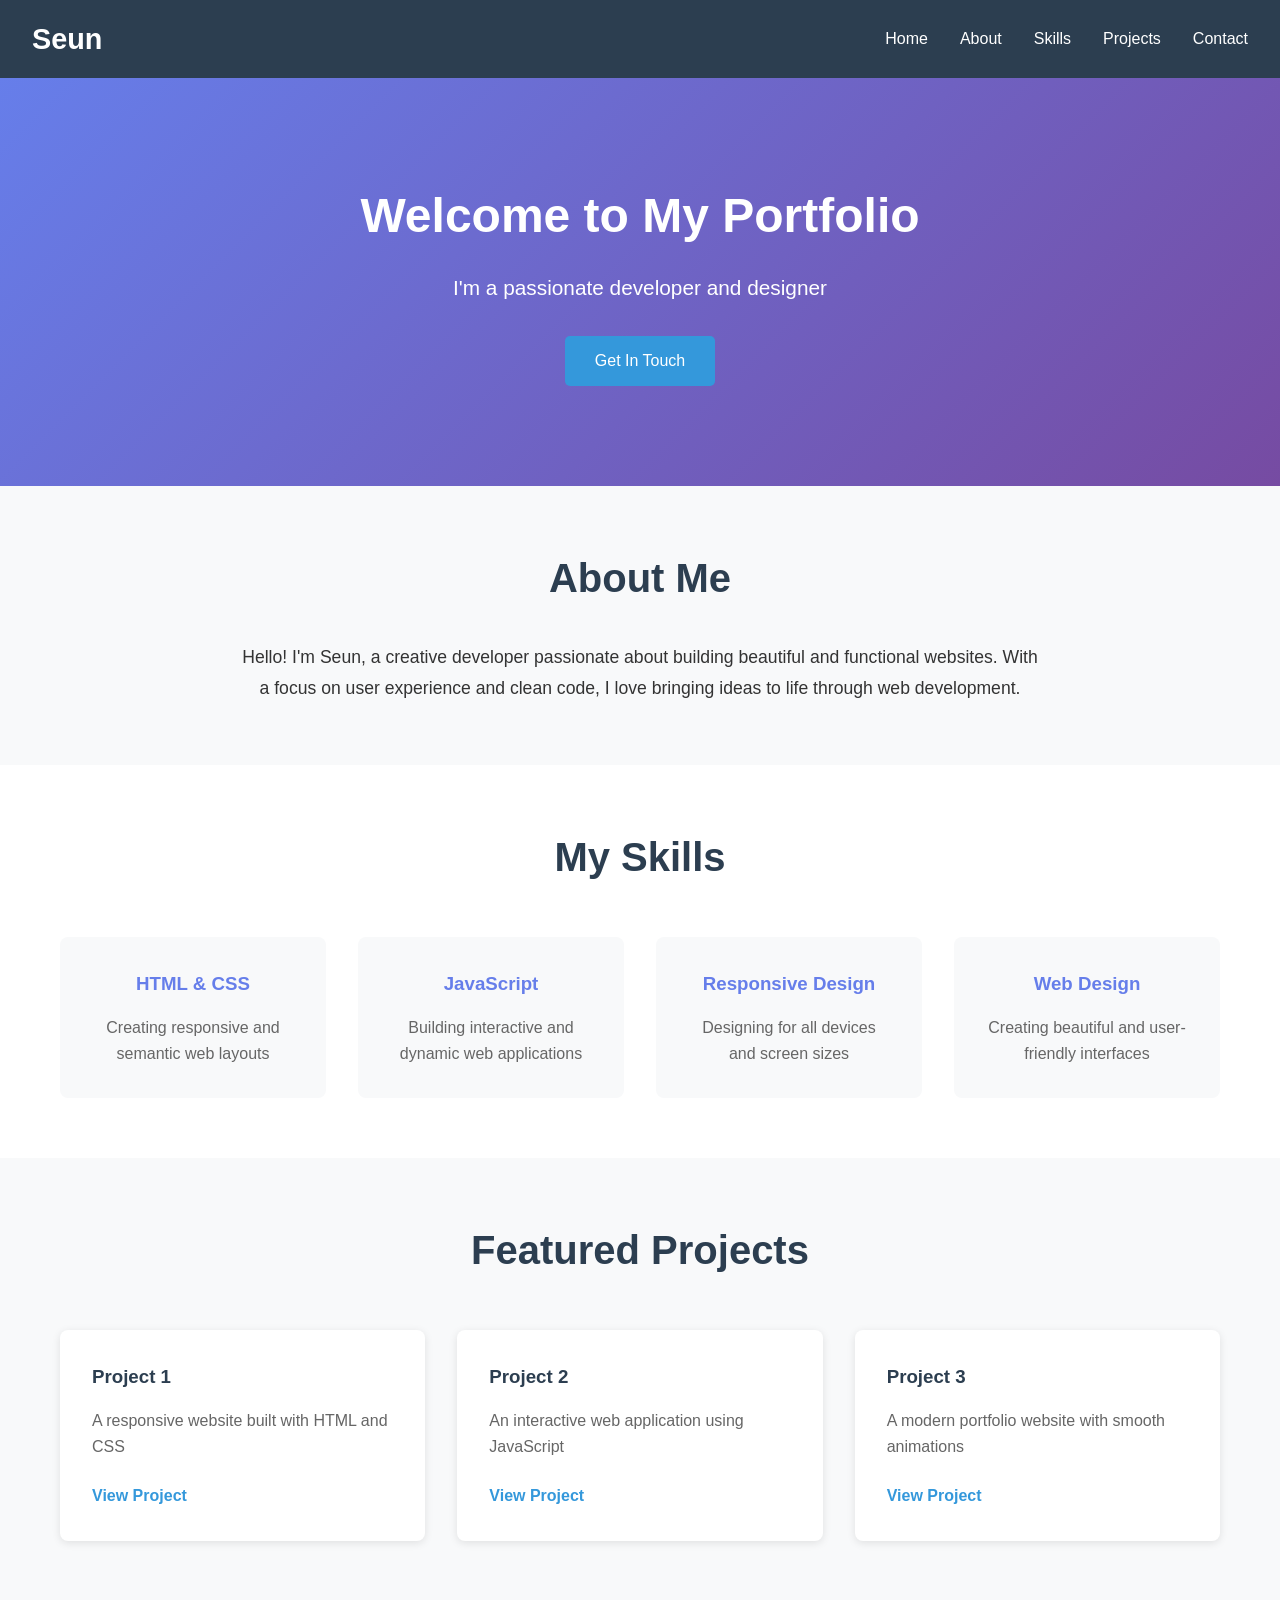
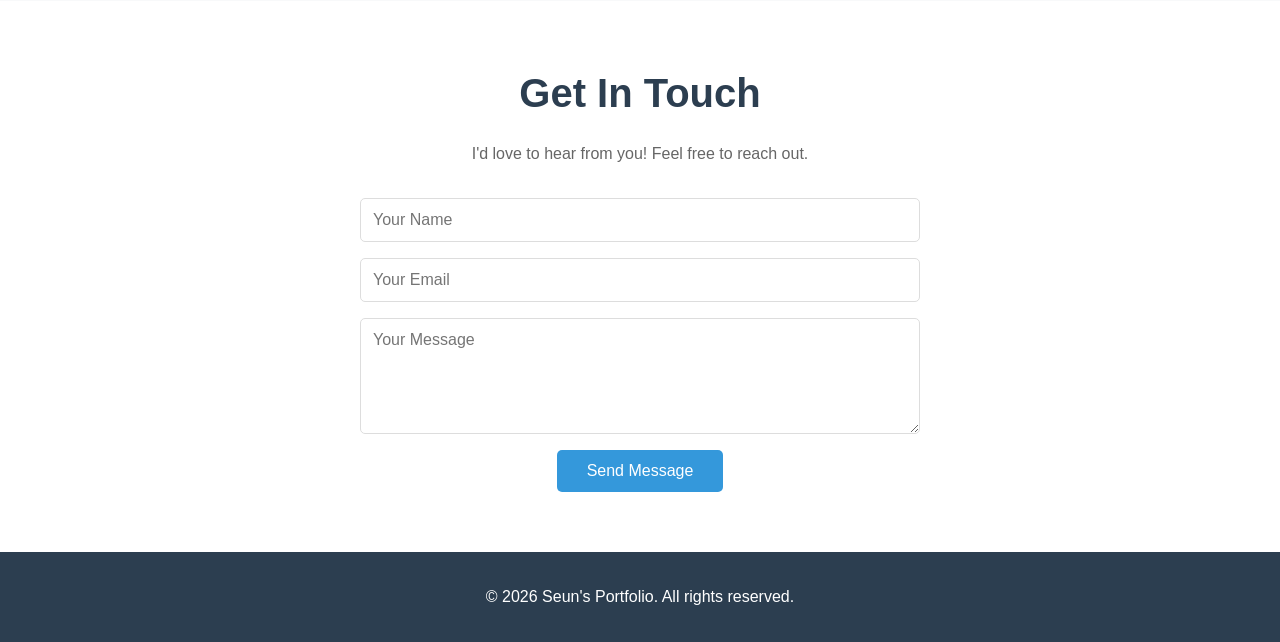
==== SEUN'S FIRST PROJECT.html @ c2a049ee "Initial Portfolio" ====
<!DOCTYPE html>
<html lang="en">
<head>
    <meta charset="UTF-8">
    <meta name="viewport" content="width=device-width, initial-scale=1.0">
    <title>Seun's Portfolio</title>
    <link rel="stylesheet" href="style.css">
</head>
<body>
    <!-- Navigation Bar -->
    <nav class="navbar">
        <div class="logo">Seun</div>
        <ul class="nav-links">
            <li><a href="#home">Home</a></li>
            <li><a href="#about">About</a></li>
            <li><a href="#skills">Skills</a></li>
            <li><a href="#projects">Projects</a></li>
            <li><a href="#contact">Contact</a></li>
        </ul>
    </nav>

    <!-- Home Section -->
    <section id="home" class="hero">
        <div class="hero-content">
            <h1>Welcome to My Portfolio</h1>
            <p>I'm a passionate developer and designer</p>
            <a href="#contact" class="btn">Get In Touch</a>
        </div>
    </section>

    <!-- About Section -->
    <section id="about" class="about">
        <div class="container">
            <h2>About Me</h2>
            <p>Hello! I'm Seun, a creative developer passionate about building beautiful and functional websites. With a focus on user experience and clean code, I love bringing ideas to life through web development.</p>
        </div>
    </section>

    <!-- Skills Section -->
    <section id="skills" class="skills">
        <div class="container">
            <h2>My Skills</h2>
            <div class="skills-grid">
                <div class="skill-item">
                    <h3>HTML & CSS</h3>
                    <p>Creating responsive and semantic web layouts</p>
                </div>
                <div class="skill-item">
                    <h3>JavaScript</h3>
                    <p>Building interactive and dynamic web applications</p>
                </div>
                <div class="skill-item">
                    <h3>Responsive Design</h3>
                    <p>Designing for all devices and screen sizes</p>
                </div>
                <div class="skill-item">
                    <h3>Web Design</h3>
                    <p>Creating beautiful and user-friendly interfaces</p>
                </div>
            </div>
        </div>
    </section>

    <!-- Projects Section -->
    <section id="projects" class="projects">
        <div class="container">
            <h2>Featured Projects</h2>
            <div class="projects-grid">
                <div class="project-card">
                    <h3>Project 1</h3>
                    <p>A responsive website built with HTML and CSS</p>
                    <a href="#" class="project-link">View Project</a>
                </div>
                <div class="project-card">
                    <h3>Project 2</h3>
                    <p>An interactive web application using JavaScript</p>
                    <a href="#" class="project-link">View Project</a>
                </div>
                <div class="project-card">
                    <h3>Project 3</h3>
                    <p>A modern portfolio website with smooth animations</p>
                    <a href="#" class="project-link">View Project</a>
                </div>
            </div>
        </div>
    </section>

    <!-- Contact Section -->
    <section id="contact" class="contact">
        <div class="container">
            <h2>Get In Touch</h2>
            <p>I'd love to hear from you! Feel free to reach out.</p>
            <form class="contact-form">
                <input type="text" placeholder="Your Name" required>
                <input type="email" placeholder="Your Email" required>
                <textarea placeholder="Your Message" rows="5" required></textarea>
                <button type="submit" class="btn">Send Message</button>
            </form>
        </div>
    </section>

    <!-- Footer -->
    <footer class="footer">
        <p>&copy; 2026 Seun's Portfolio. All rights reserved.</p>
    </footer>
</body>
</html>
---- style.css ----
/* General Styles */
* {
    margin: 0;
    padding: 0;
    box-sizing: border-box;
}

body {
    font-family: 'Segoe UI', Tahoma, Geneva, Verdana, sans-serif;
    line-height: 1.6;
    color: #333;
}

.container {
    max-width: 1200px;
    margin: 0 auto;
    padding: 0 20px;
}

/* Navigation Bar */
.navbar {
    display: flex;
    justify-content: space-between;
    align-items: center;
    padding: 1rem 2rem;
    background-color: #2c3e50;
    color: white;
    position: sticky;
    top: 0;
    z-index: 1000;
}

.logo {
    font-size: 1.8rem;
    font-weight: bold;
}

.nav-links {
    display: flex;
    list-style: none;
    gap: 2rem;
}

.nav-links a {
    color: white;
    text-decoration: none;
    transition: color 0.3s;
}

.nav-links a:hover {
    color: #3498db;
}

/* Hero Section */
.hero {
    background: linear-gradient(135deg, #667eea 0%, #764ba2 100%);
    color: white;
    padding: 100px 20px;
    text-align: center;
}

.hero-content h1 {
    font-size: 3rem;
    margin-bottom: 1rem;
}

.hero-content p {
    font-size: 1.3rem;
    margin-bottom: 2rem;
}

/* Buttons */
.btn {
    display: inline-block;
    padding: 12px 30px;
    background-color: #3498db;
    color: white;
    text-decoration: none;
    border-radius: 5px;
    transition: background-color 0.3s;
    border: none;
    cursor: pointer;
    font-size: 1rem;
}

.btn:hover {
    background-color: #2980b9;
}

/* About Section */
.about {
    padding: 60px 20px;
    background-color: #f8f9fa;
}

.about .container h2 {
    text-align: center;
    font-size: 2.5rem;
    margin-bottom: 2rem;
    color: #2c3e50;
}

.about p {
    font-size: 1.1rem;
    line-height: 1.8;
    text-align: center;
    max-width: 800px;
    margin: 0 auto;
}

/* Skills Section */
.skills {
    padding: 60px 20px;
    background-color: white;
}

.skills h2 {
    text-align: center;
    font-size: 2.5rem;
    margin-bottom: 3rem;
    color: #2c3e50;
}

.skills-grid {
    display: grid;
    grid-template-columns: repeat(auto-fit, minmax(250px, 1fr));
    gap: 2rem;
}

.skill-item {
    background-color: #f8f9fa;
    padding: 2rem;
    border-radius: 8px;
    text-align: center;
    transition: transform 0.3s, box-shadow 0.3s;
}

.skill-item:hover {
    transform: translateY(-5px);
    box-shadow: 0 5px 15px rgba(0, 0, 0, 0.1);
}

.skill-item h3 {
    color: #667eea;
    margin-bottom: 1rem;
}

.skill-item p {
    color: #666;
}

/* Projects Section */
.projects {
    padding: 60px 20px;
    background-color: #f8f9fa;
}

.projects h2 {
    text-align: center;
    font-size: 2.5rem;
    margin-bottom: 3rem;
    color: #2c3e50;
}

.projects-grid {
    display: grid;
    grid-template-columns: repeat(auto-fit, minmax(300px, 1fr));
    gap: 2rem;
}

.project-card {
    background-color: white;
    padding: 2rem;
    border-radius: 8px;
    box-shadow: 0 2px 8px rgba(0, 0, 0, 0.1);
    transition: transform 0.3s, box-shadow 0.3s;
}

.project-card:hover {
    transform: translateY(-5px);
    box-shadow: 0 5px 20px rgba(0, 0, 0, 0.15);
}

.project-card h3 {
    color: #2c3e50;
    margin-bottom: 1rem;
}

.project-card p {
    color: #666;
    margin-bottom: 1.5rem;
}

.project-link {
    color: #3498db;
    text-decoration: none;
    font-weight: bold;
    transition: color 0.3s;
}

.project-link:hover {
    color: #2980b9;
}

/* Contact Section */
.contact {
    padding: 60px 20px;
    background-color: white;
}

.contact .container {
    max-width: 600px;
}

.contact h2 {
    text-align: center;
    font-size: 2.5rem;
    margin-bottom: 1rem;
    color: #2c3e50;
}

.contact > .container > p {
    text-align: center;
    margin-bottom: 2rem;
    color: #666;
}

.contact-form {
    display: flex;
    flex-direction: column;
    gap: 1rem;
}

.contact-form input,
.contact-form textarea {
    padding: 12px;
    border: 1px solid #ddd;
    border-radius: 5px;
    font-family: inherit;
    font-size: 1rem;
}

.contact-form input:focus,
.contact-form textarea:focus {
    outline: none;
    border-color: #3498db;
    box-shadow: 0 0 5px rgba(52, 152, 219, 0.3);
}

.contact-form button {
    align-self: center;
}

/* Footer */
.footer {
    background-color: #2c3e50;
    color: white;
    text-align: center;
    padding: 2rem;
}

/* Responsive Design */
@media (max-width: 768px) {
    .nav-links {
        gap: 1rem;
        font-size: 0.9rem;
    }

    .hero-content h1 {
        font-size: 2rem;
    }

    .hero-content p {
        font-size: 1rem;
    }

    .about h2,
    .skills h2,
    .projects h2,
    .contact h2 {
        font-size: 2rem;
    }

    .skills-grid,
    .projects-grid {
        grid-template-columns: 1fr;
    }
}
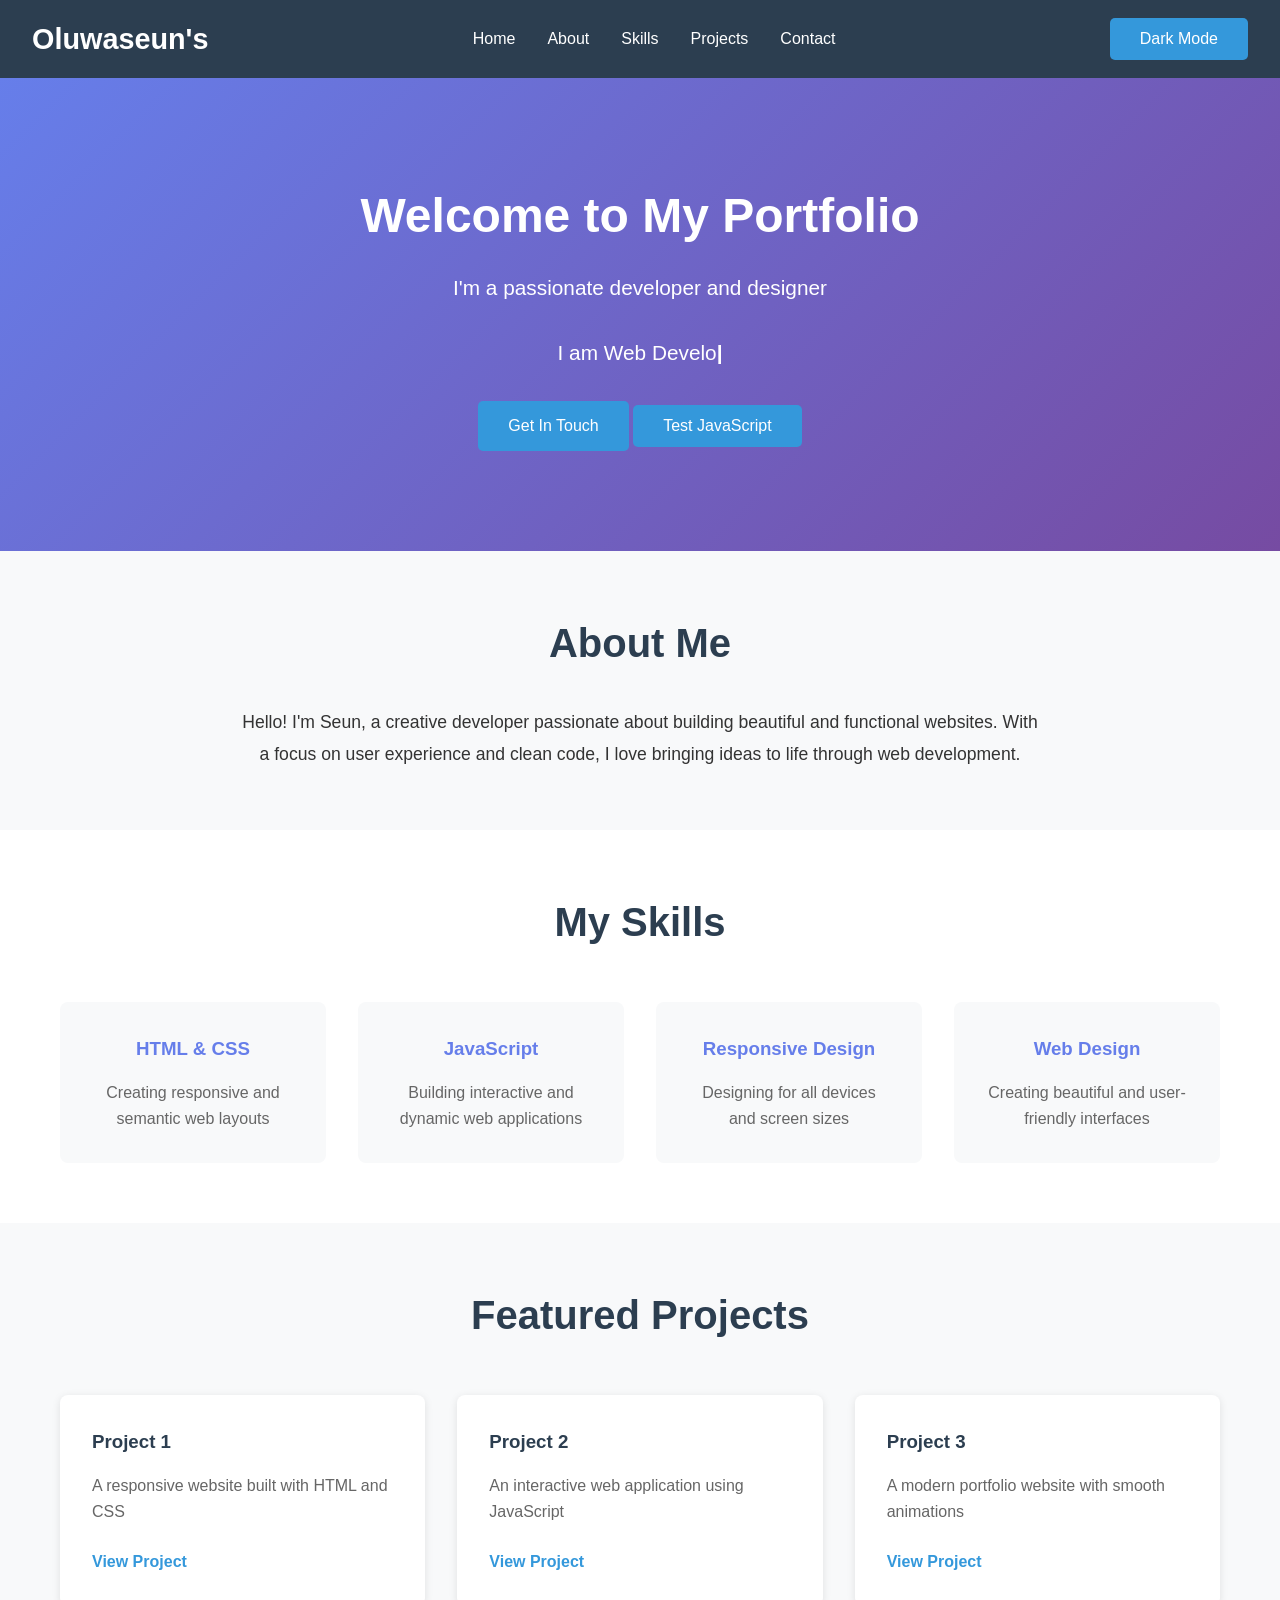
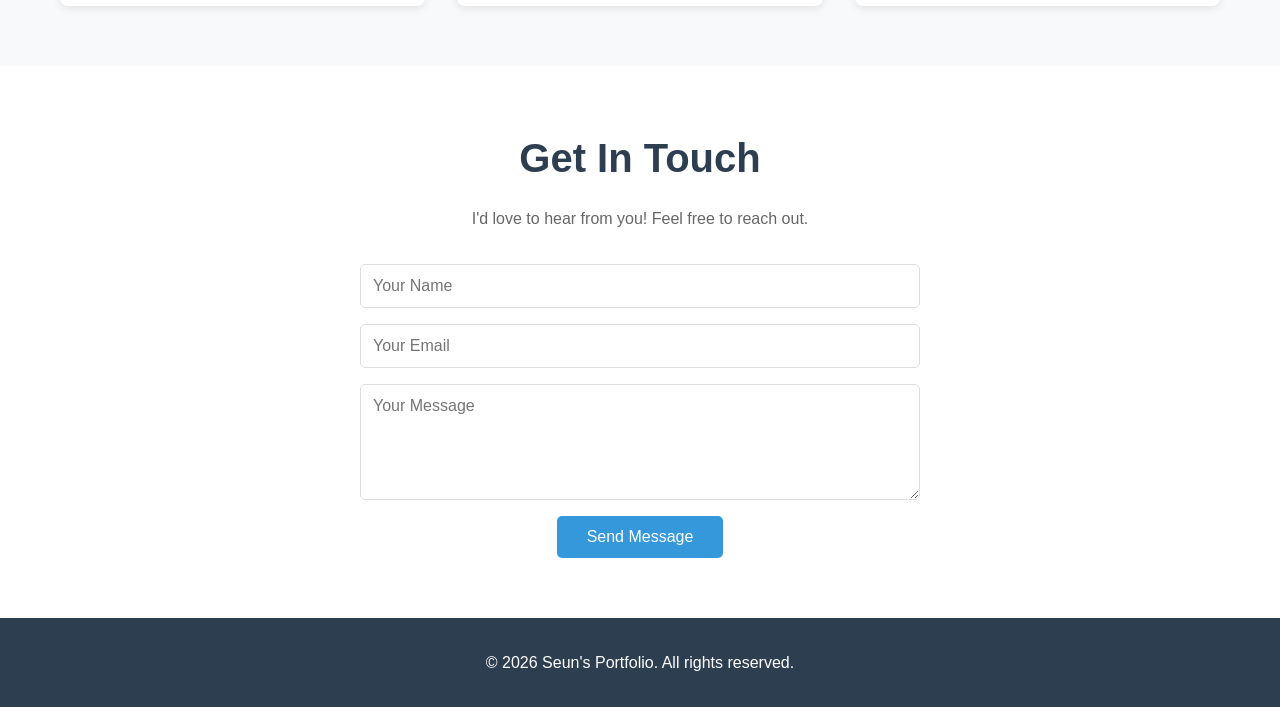
==== commit e5109ee4: "Add project files + chat history" ====
--- a/SEUN'S FIRST PROJECT.html
+++ b/SEUN'S FIRST PROJECT.html
@@ -9,7 +9,7 @@
 <body>
     <!-- Navigation Bar -->
     <nav class="navbar">
-        <div class="logo">Seun</div>
+        <div class="logo">Oluwaseun's</div>
         <ul class="nav-links">
             <li><a href="#home">Home</a></li>
             <li><a href="#about">About</a></li>
@@ -20,16 +20,18 @@
     </nav>
 
     <!-- Home Section -->
-    <section id="home" class="hero">
+    <section id="home" class="hero reveal">
         <div class="hero-content">
             <h1>Welcome to My Portfolio</h1>
             <p>I'm a passionate developer and designer</p>
+            <p class="typing">I am <span id="typedText"></span><span class="cursor">|</span></p>
             <a href="#contact" class="btn">Get In Touch</a>
+            <button id="jsButton" class="btn">Test JavaScript</button>
         </div>
     </section>
 
     <!-- About Section -->
-    <section id="about" class="about">
+    <section id="about" class="about reveal">
         <div class="container">
             <h2>About Me</h2>
             <p>Hello! I'm Seun, a creative developer passionate about building beautiful and functional websites. With a focus on user experience and clean code, I love bringing ideas to life through web development.</p>
@@ -37,7 +39,7 @@
     </section>
 
     <!-- Skills Section -->
-    <section id="skills" class="skills">
+    <section id="skills" class="skills reveal">
         <div class="container">
             <h2>My Skills</h2>
             <div class="skills-grid">
@@ -62,7 +64,7 @@
     </section>
 
     <!-- Projects Section -->
-    <section id="projects" class="projects">
+    <section id="projects" class="projects reveal">
         <div class="container">
             <h2>Featured Projects</h2>
             <div class="projects-grid">
@@ -86,11 +88,11 @@
     </section>
 
     <!-- Contact Section -->
-    <section id="contact" class="contact">
+    <section id="contact" class="contact reveal">
         <div class="container">
             <h2>Get In Touch</h2>
             <p>I'd love to hear from you! Feel free to reach out.</p>
-            <form class="contact-form">
+            <form id="contactForm" class="contact-form">
                 <input type="text" placeholder="Your Name" required>
                 <input type="email" placeholder="Your Email" required>
                 <textarea placeholder="Your Message" rows="5" required></textarea>
@@ -100,8 +102,9 @@
     </section>
 
     <!-- Footer -->
-    <footer class="footer">
+    <footer class="footer reveal">
         <p>&copy; 2026 Seun's Portfolio. All rights reserved.</p>
     </footer>
+    <script src="seun first project.js"></script>
 </body>
 </html>
--- a/style.css
+++ b/style.css
@@ -259,6 +259,61 @@
     padding: 2rem;
 }
 
+.dark-theme {
+    background-color: #121212;
+    color: #e5e5e5;
+}
+
+.dark-theme .navbar {
+    background-color: #1b1b1b;
+}
+
+.dark-theme .hero {
+    background: radial-gradient(circle, #2c3e50 0%, #1a1a1a 100%);
+}
+
+.dark-theme .about,
+.dark-theme .skills,
+.dark-theme .projects,
+.dark-theme .contact,
+.dark-theme .project-card,
+.dark-theme .skill-item {
+    background-color: #1b1b1b;
+    color: #ddd;
+}
+
+.dark-theme .btn {
+    background-color: #3498db;
+    color: white;
+}
+
+.typing {
+    font-size: 1.2rem;
+    margin-top: 12px;
+}
+
+.cursor {
+    font-weight: bold;
+    display: inline-block;
+    animation: blink 0.8s steps(1) infinite;
+}
+
+@keyframes blink {
+    0%, 100% { opacity: 1; }
+    50% { opacity: 0; }
+}
+
+.reveal {
+    opacity: 0;
+    transform: translateY(20px);
+    transition: opacity 0.6s ease, transform 0.6s ease;
+}
+
+.reveal.visible {
+    opacity: 1;
+    transform: translateY(0);
+}
+
 /* Responsive Design */
 @media (max-width: 768px) {
     .nav-links {
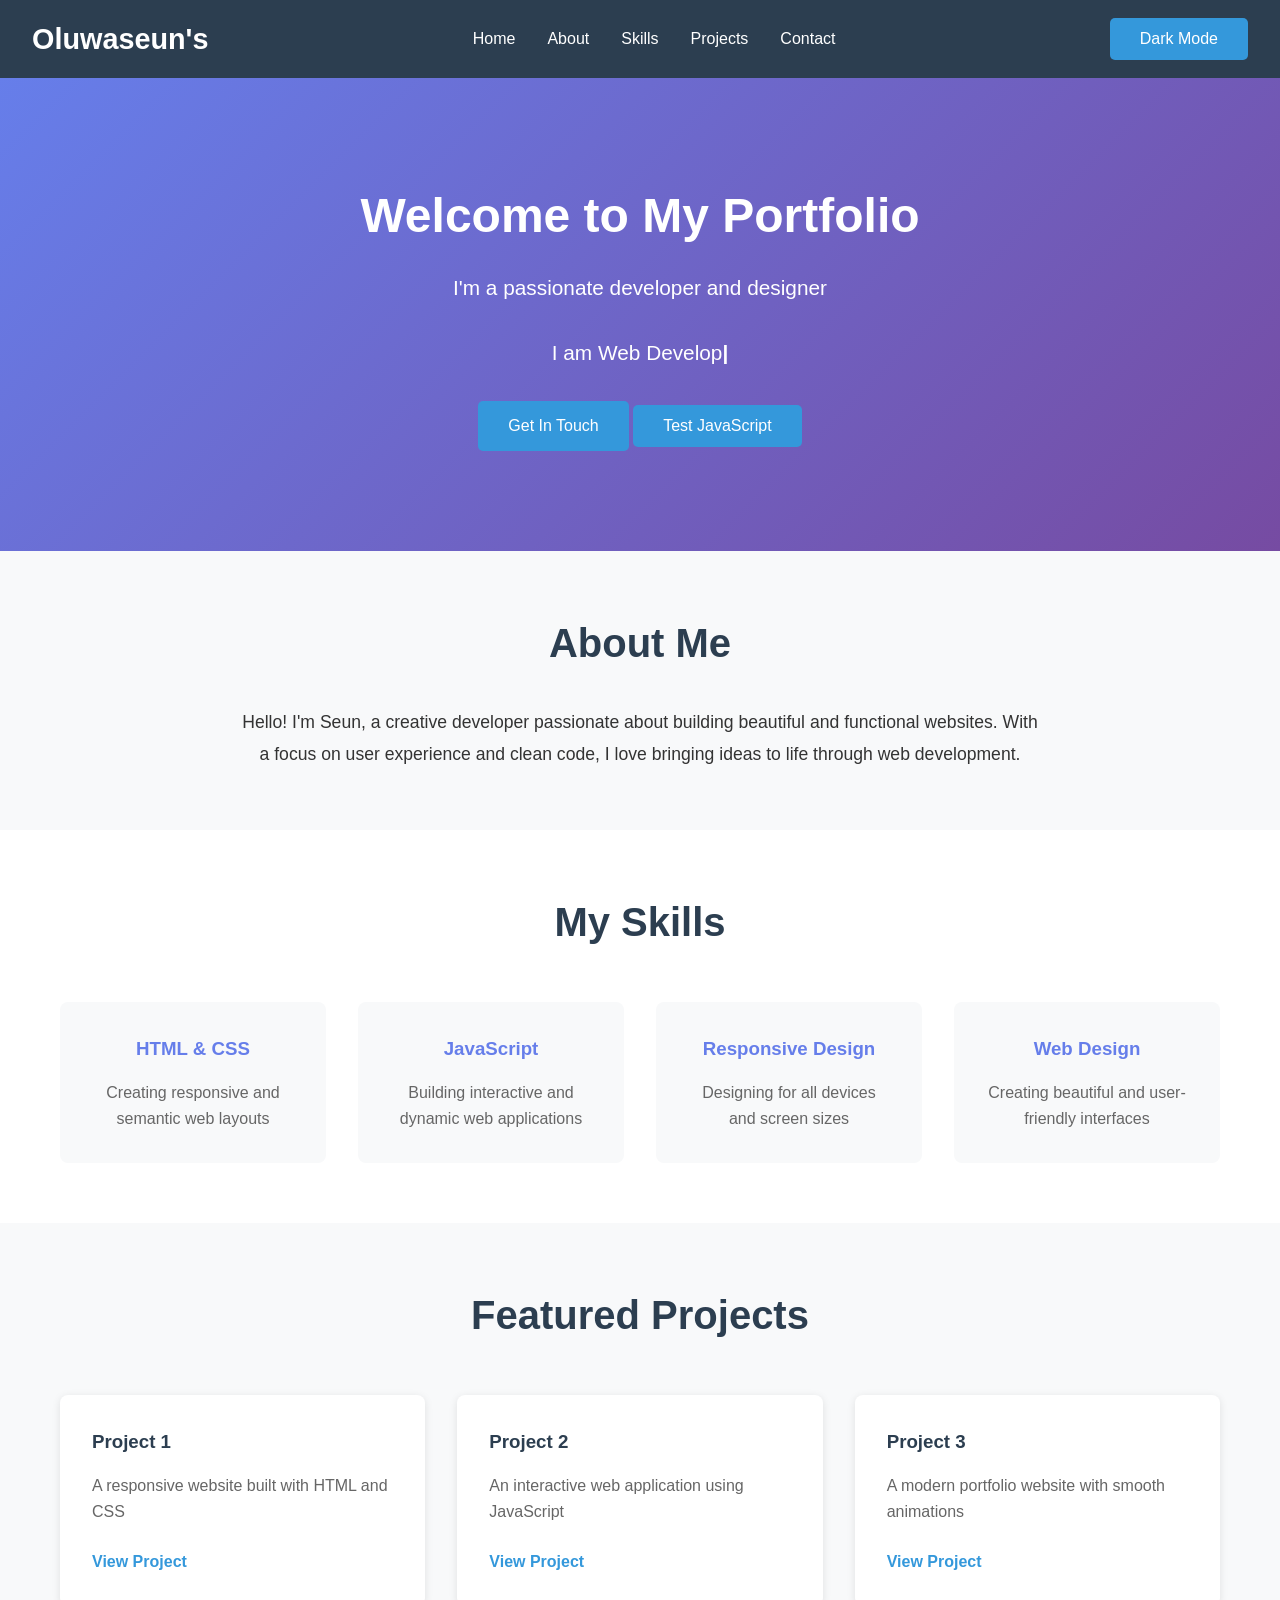
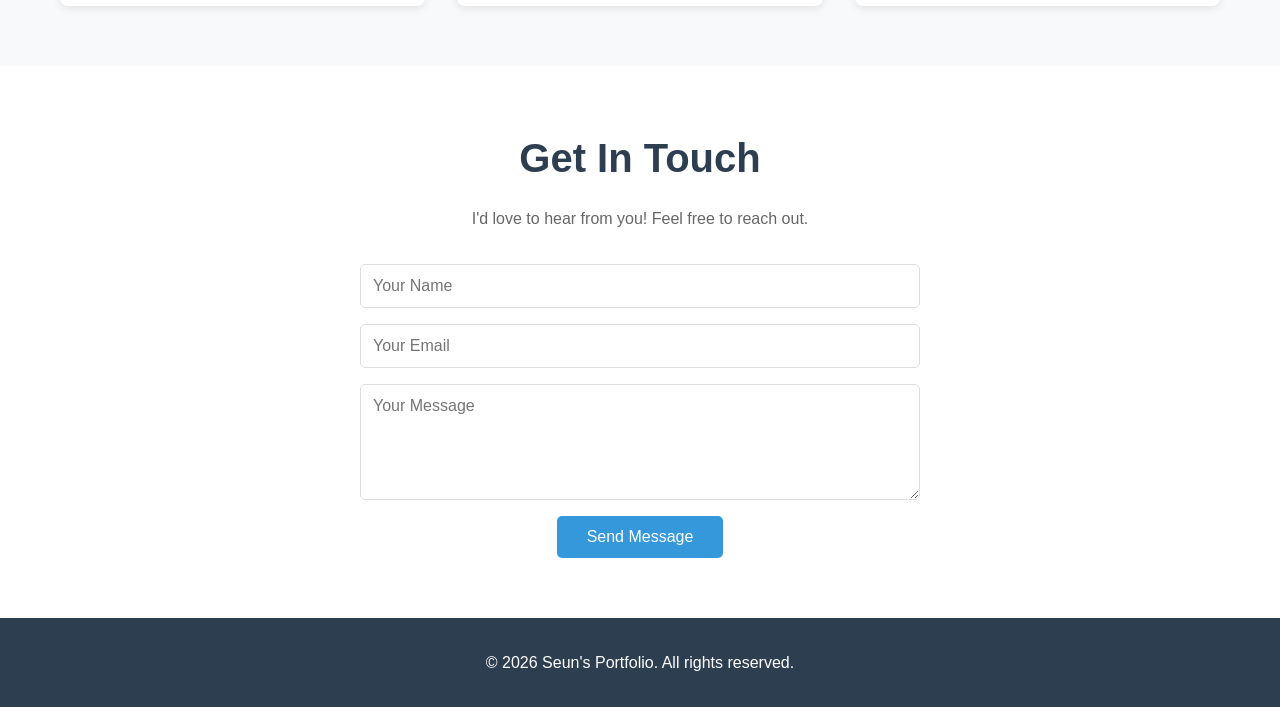
==== commit 6f99df2f: "chat" ====
--- a/SEUN'S FIRST PROJECT.html
+++ b/SEUN'S FIRST PROJECT.html
@@ -39,7 +39,7 @@
     </section>
 
     <!-- Skills Section -->
-    <section id="skills" class="skills reveal">
+    <section id="skills" class="skills">
         <div class="container">
             <h2>My Skills</h2>
             <div class="skills-grid">
@@ -64,7 +64,7 @@
     </section>
 
     <!-- Projects Section -->
-    <section id="projects" class="projects reveal">
+    <section id="projects" class="projects">
         <div class="container">
             <h2>Featured Projects</h2>
             <div class="projects-grid">
@@ -102,7 +102,7 @@
     </section>
 
     <!-- Footer -->
-    <footer class="footer reveal">
+    <footer class="footer">
         <p>&copy; 2026 Seun's Portfolio. All rights reserved.</p>
     </footer>
     <script src="seun first project.js"></script>
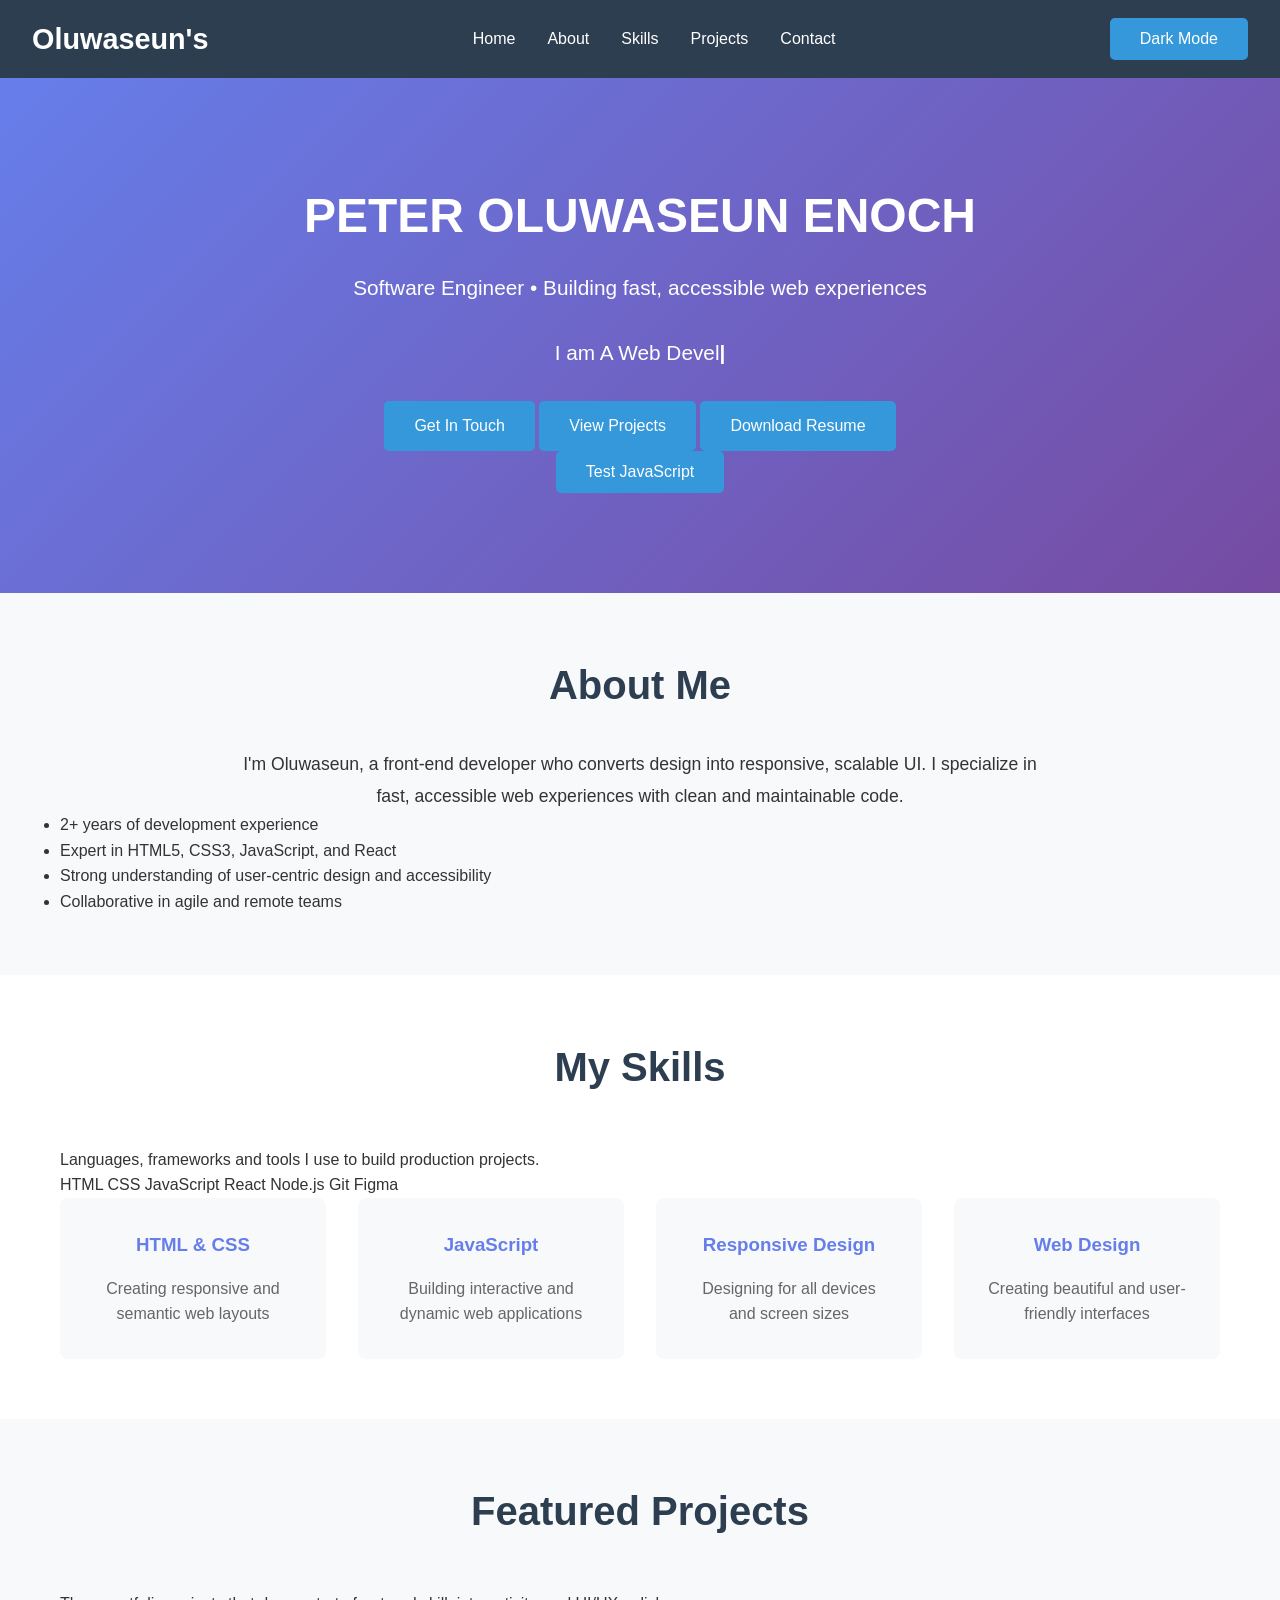
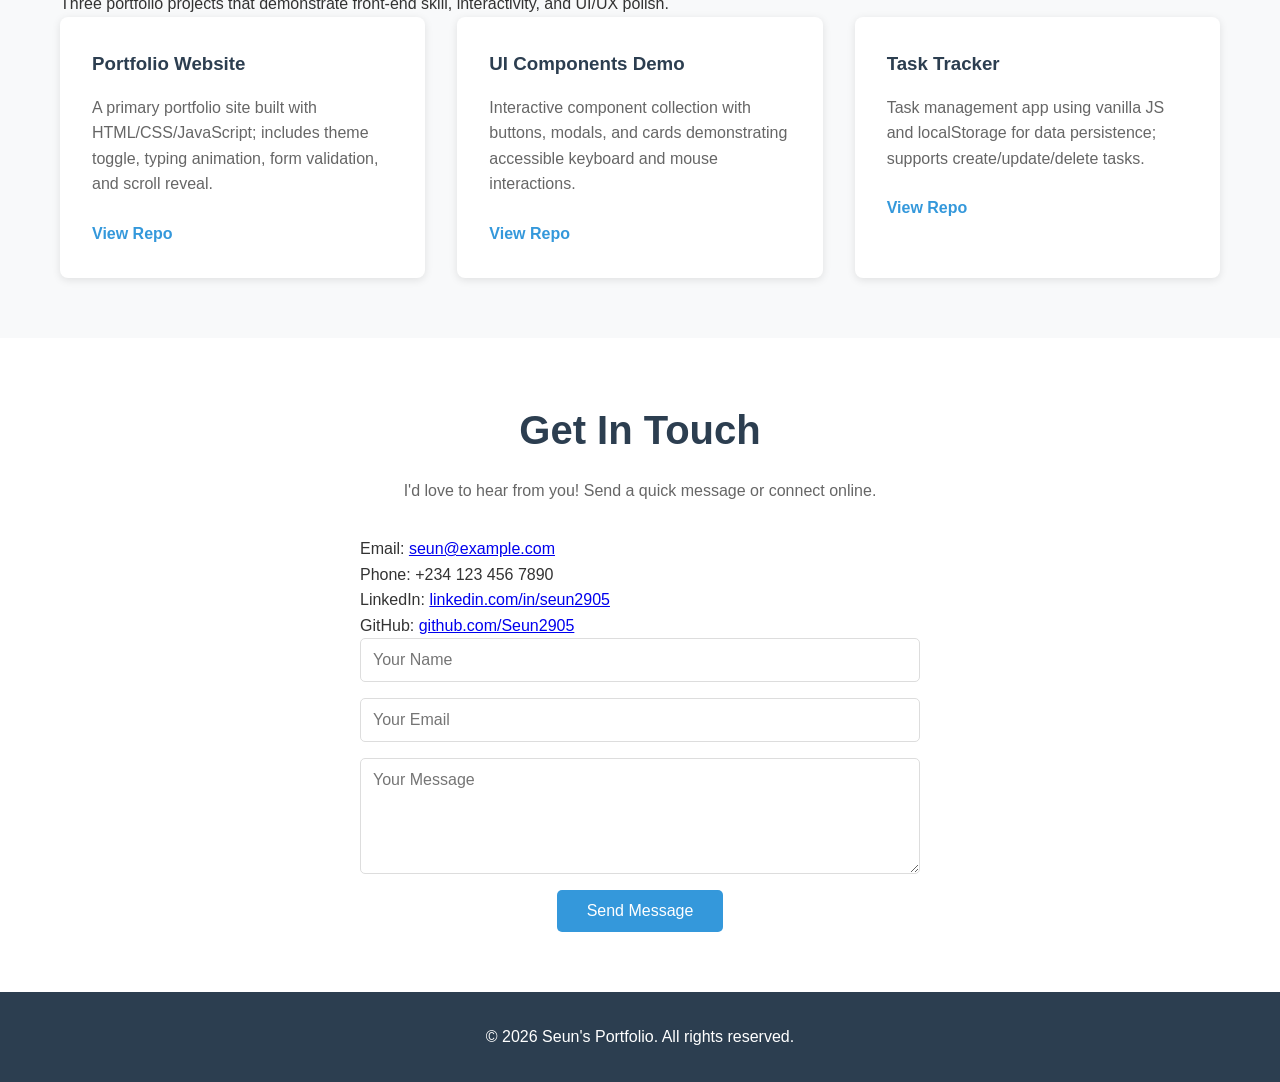
==== commit 912b7023: "Initial portfolio site with JS features" ====
--- a/SEUN'S FIRST PROJECT.html
+++ b/SEUN'S FIRST PROJECT.html
@@ -3,7 +3,9 @@
 <head>
     <meta charset="UTF-8">
     <meta name="viewport" content="width=device-width, initial-scale=1.0">
-    <title>Seun's Portfolio</title>
+    <meta name="description" content="Oluwaseun's web developer portfolio showcasing projects, skills, and contact details.">
+    <meta name="author" content="Oluwaseun" />
+    <title>Oluwaseun | Web Developer Portfolio</title>
     <link rel="stylesheet" href="style.css">
 </head>
 <body>
@@ -22,10 +24,14 @@
     <!-- Home Section -->
     <section id="home" class="hero reveal">
         <div class="hero-content">
-            <h1>Welcome to My Portfolio</h1>
-            <p>I'm a passionate developer and designer</p>
+            <h1>PETER OLUWASEUN ENOCH</h1>
+            <p>Software Engineer • Building fast, accessible web experiences</p>
             <p class="typing">I am <span id="typedText"></span><span class="cursor">|</span></p>
-            <a href="#contact" class="btn">Get In Touch</a>
+            <div class="hero-actions">
+                <a href="#contact" class="btn">Get In Touch</a>
+                <a href="#projects" class="btn">View Projects</a>
+                <a href="resume.pdf" class="btn" download>Download Resume</a>
+            </div>
             <button id="jsButton" class="btn">Test JavaScript</button>
         </div>
     </section>
@@ -34,14 +40,30 @@
     <section id="about" class="about reveal">
         <div class="container">
             <h2>About Me</h2>
-            <p>Hello! I'm Seun, a creative developer passionate about building beautiful and functional websites. With a focus on user experience and clean code, I love bringing ideas to life through web development.</p>
+            <p>I'm Oluwaseun, a front-end developer who converts design into responsive, scalable UI. I specialize in fast, accessible web experiences with clean and maintainable code.</p>
+            <ul class="about-list">
+                <li>2+ years of development experience</li>
+                <li>Expert in HTML5, CSS3, JavaScript, and React</li>
+                <li>Strong understanding of user-centric design and accessibility</li>
+                <li>Collaborative in agile and remote teams</li>
+            </ul>
         </div>
     </section>
 
     <!-- Skills Section -->
-    <section id="skills" class="skills">
+    <section id="skills" class="skills reveal">
         <div class="container">
             <h2>My Skills</h2>
+            <p class="section-description">Languages, frameworks and tools I use to build production projects.</p>
+            <div class="skill-badges">
+                <span>HTML</span>
+                <span>CSS</span>
+                <span>JavaScript</span>
+                <span>React</span>
+                <span>Node.js</span>
+                <span>Git</span>
+                <span>Figma</span>
+            </div>
             <div class="skills-grid">
                 <div class="skill-item">
                     <h3>HTML & CSS</h3>
@@ -64,24 +86,25 @@
     </section>
 
     <!-- Projects Section -->
-    <section id="projects" class="projects">
+    <section id="projects" class="projects reveal">
         <div class="container">
             <h2>Featured Projects</h2>
+            <p class="section-description">Three portfolio projects that demonstrate front-end skill, interactivity, and UI/UX polish.</p>
             <div class="projects-grid">
                 <div class="project-card">
-                    <h3>Project 1</h3>
-                    <p>A responsive website built with HTML and CSS</p>
-                    <a href="#" class="project-link">View Project</a>
+                    <h3>Portfolio Website</h3>
+                    <p>A primary portfolio site built with HTML/CSS/JavaScript; includes theme toggle, typing animation, form validation, and scroll reveal.</p>
+                    <a href="https://github.com/Seun2905/portfolio" class="project-link" target="_blank">View Repo</a>
                 </div>
                 <div class="project-card">
-                    <h3>Project 2</h3>
-                    <p>An interactive web application using JavaScript</p>
-                    <a href="#" class="project-link">View Project</a>
+                    <h3>UI Components Demo</h3>
+                    <p>Interactive component collection with buttons, modals, and cards demonstrating accessible keyboard and mouse interactions.</p>
+                    <a href="https://github.com/Seun2905/ui-components-demo" class="project-link" target="_blank">View Repo</a>
                 </div>
                 <div class="project-card">
-                    <h3>Project 3</h3>
-                    <p>A modern portfolio website with smooth animations</p>
-                    <a href="#" class="project-link">View Project</a>
+                    <h3>Task Tracker</h3>
+                    <p>Task management app using vanilla JS and localStorage for data persistence; supports create/update/delete tasks.</p>
+                    <a href="https://github.com/Seun2905/task-tracker" class="project-link" target="_blank">View Repo</a>
                 </div>
             </div>
         </div>
@@ -91,13 +114,21 @@
     <section id="contact" class="contact reveal">
         <div class="container">
             <h2>Get In Touch</h2>
-            <p>I'd love to hear from you! Feel free to reach out.</p>
-            <form id="contactForm" class="contact-form">
-                <input type="text" placeholder="Your Name" required>
-                <input type="email" placeholder="Your Email" required>
-                <textarea placeholder="Your Message" rows="5" required></textarea>
-                <button type="submit" class="btn">Send Message</button>
-            </form>
+            <p>I'd love to hear from you! Send a quick message or connect online.</p>
+            <div class="contact-grid">
+                <div class="contact-info">
+                    <p>Email: <a href="mailto:seun@example.com">seun@example.com</a></p>
+                    <p>Phone: +234 123 456 7890</p>
+                    <p>LinkedIn: <a href="https://linkedin.com/in/seun2905" target="_blank">linkedin.com/in/seun2905</a></p>
+                    <p>GitHub: <a href="https://github.com/Seun2905" target="_blank">github.com/Seun2905</a></p>
+                </div>
+                <form id="contactForm" class="contact-form">
+                    <input type="text" placeholder="Your Name" required>
+                    <input type="email" placeholder="Your Email" required>
+                    <textarea placeholder="Your Message" rows="5" required></textarea>
+                    <button type="submit" class="btn">Send Message</button>
+                </form>
+            </div>
         </div>
     </section>
 
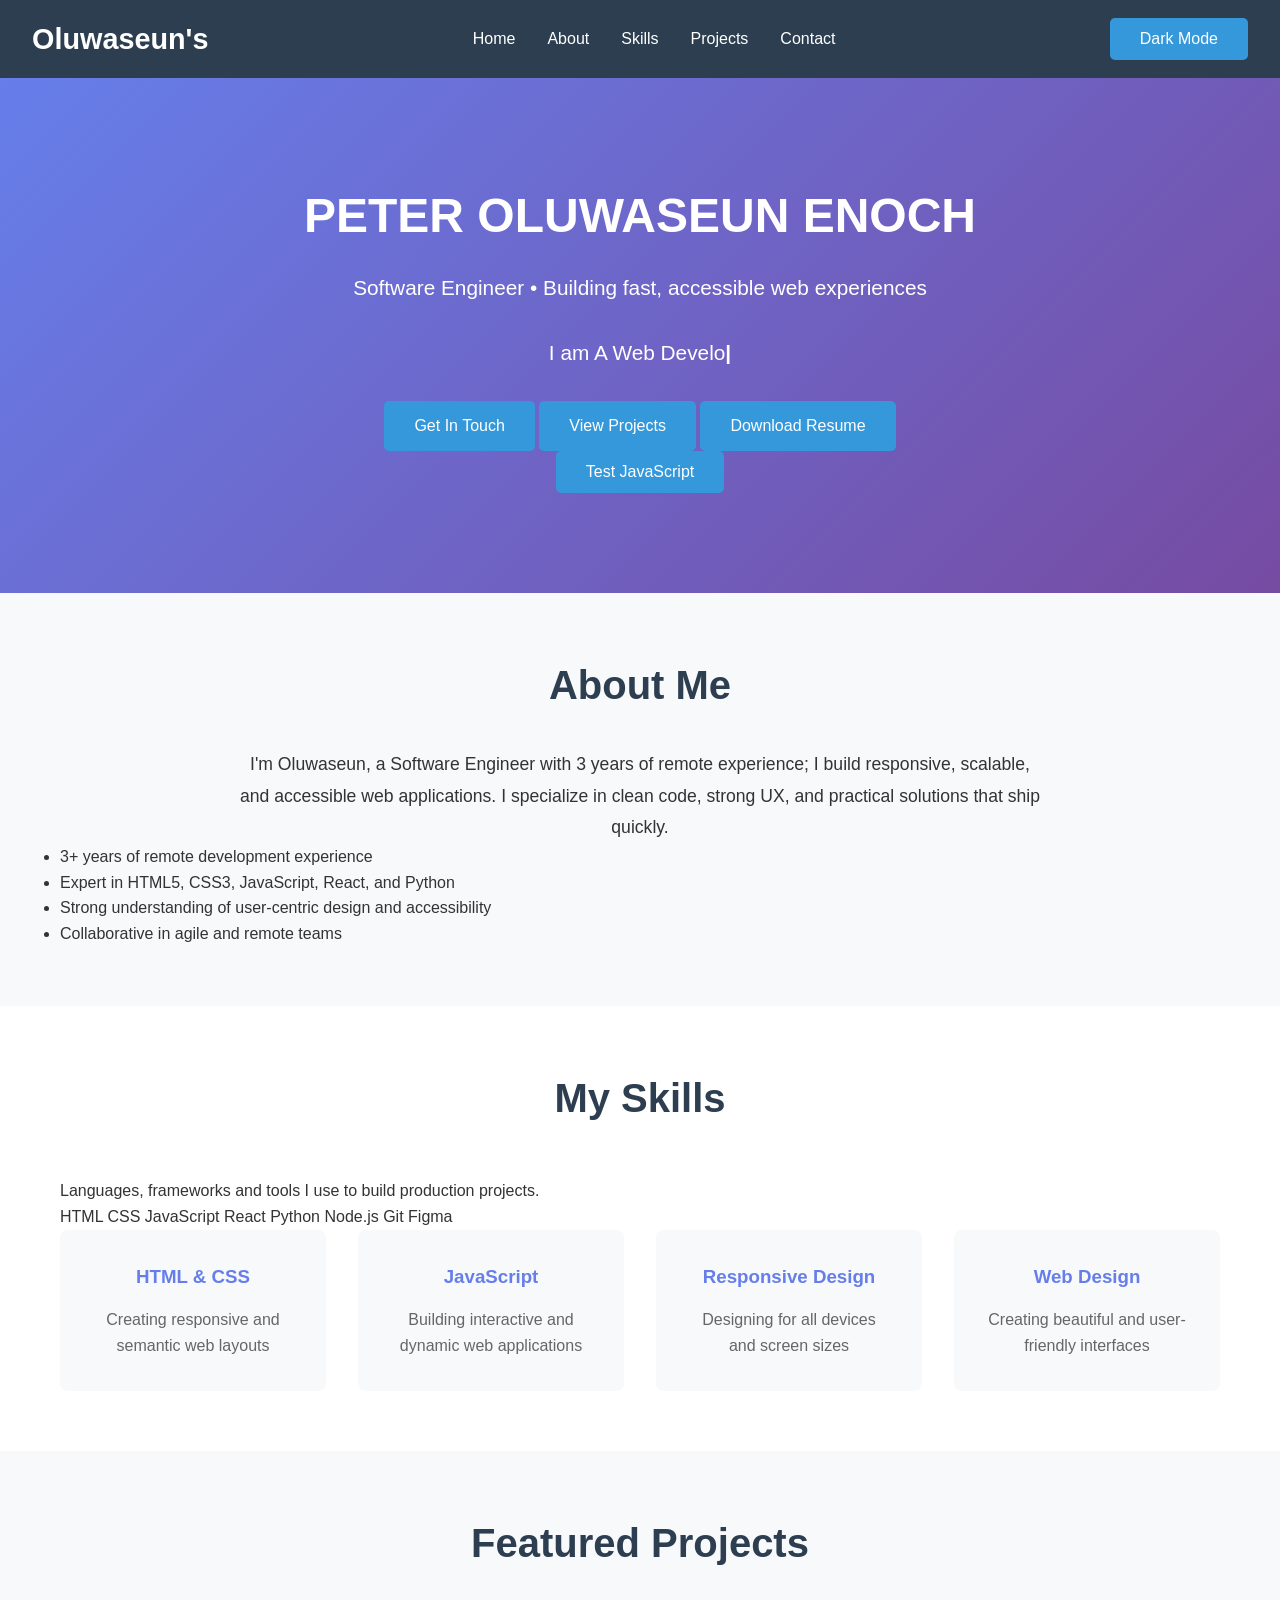
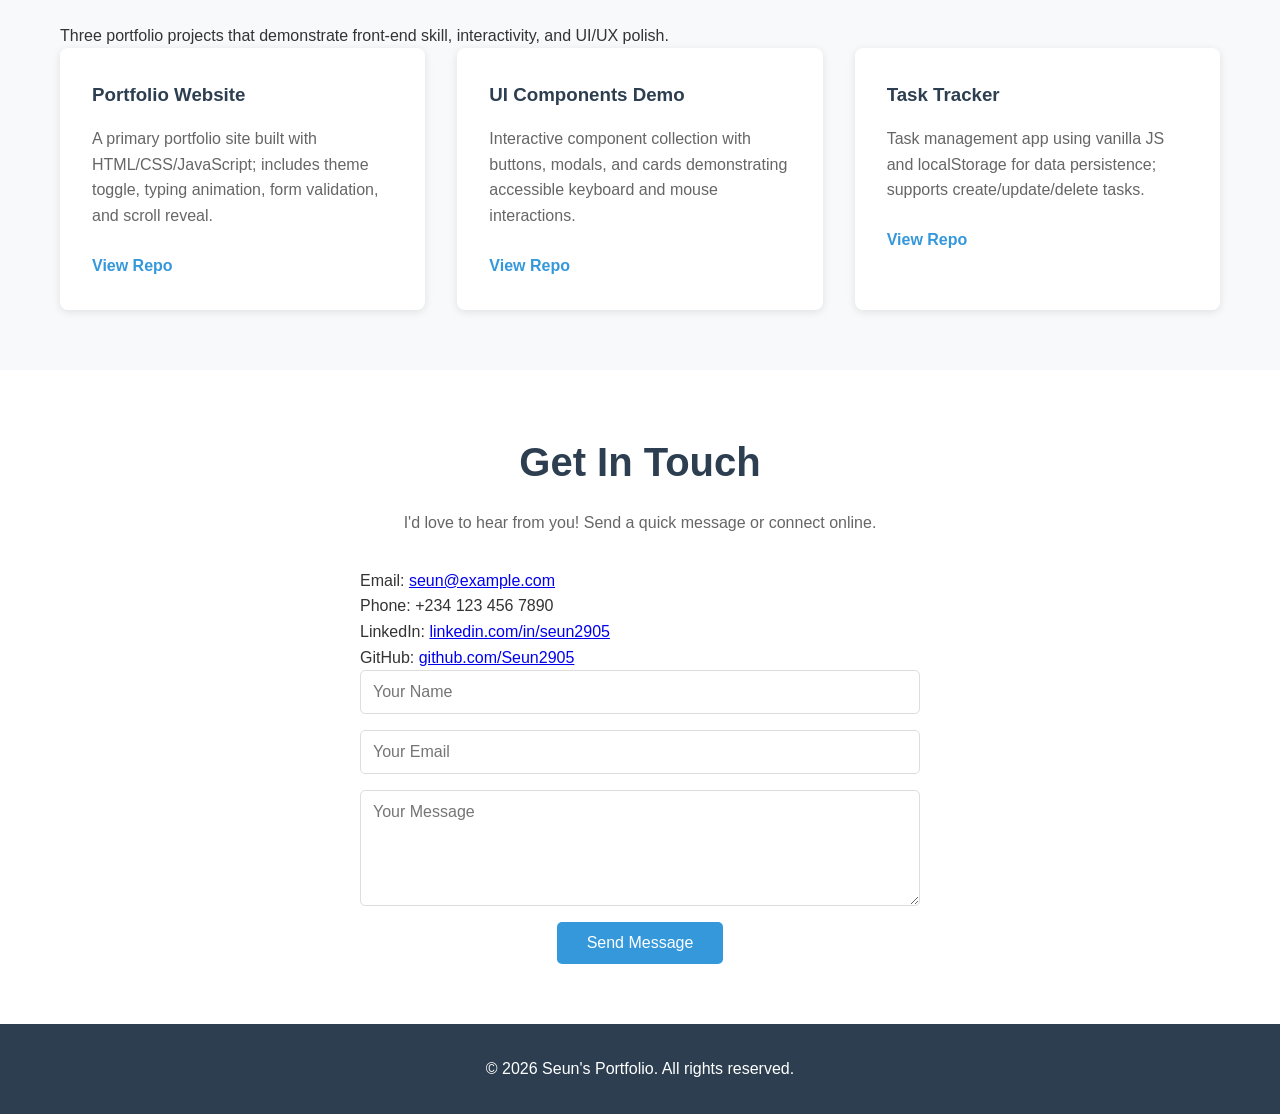
==== commit d8d1c59f: "Update portfolio text: 3 years remote, Python expertise" ====
--- a/SEUN'S FIRST PROJECT.html
+++ b/SEUN'S FIRST PROJECT.html
@@ -40,10 +40,10 @@
     <section id="about" class="about reveal">
         <div class="container">
             <h2>About Me</h2>
-            <p>I'm Oluwaseun, a front-end developer who converts design into responsive, scalable UI. I specialize in fast, accessible web experiences with clean and maintainable code.</p>
+            <p>I'm Oluwaseun, a Software Engineer with 3 years of remote experience; I build responsive, scalable, and accessible web applications. I specialize in clean code, strong UX, and practical solutions that ship quickly.</p>
             <ul class="about-list">
-                <li>2+ years of development experience</li>
-                <li>Expert in HTML5, CSS3, JavaScript, and React</li>
+                <li>3+ years of remote development experience</li>
+                <li>Expert in HTML5, CSS3, JavaScript, React, and Python</li>
                 <li>Strong understanding of user-centric design and accessibility</li>
                 <li>Collaborative in agile and remote teams</li>
             </ul>
@@ -60,6 +60,7 @@
                 <span>CSS</span>
                 <span>JavaScript</span>
                 <span>React</span>
+                <span>Python</span>
                 <span>Node.js</span>
                 <span>Git</span>
                 <span>Figma</span>
